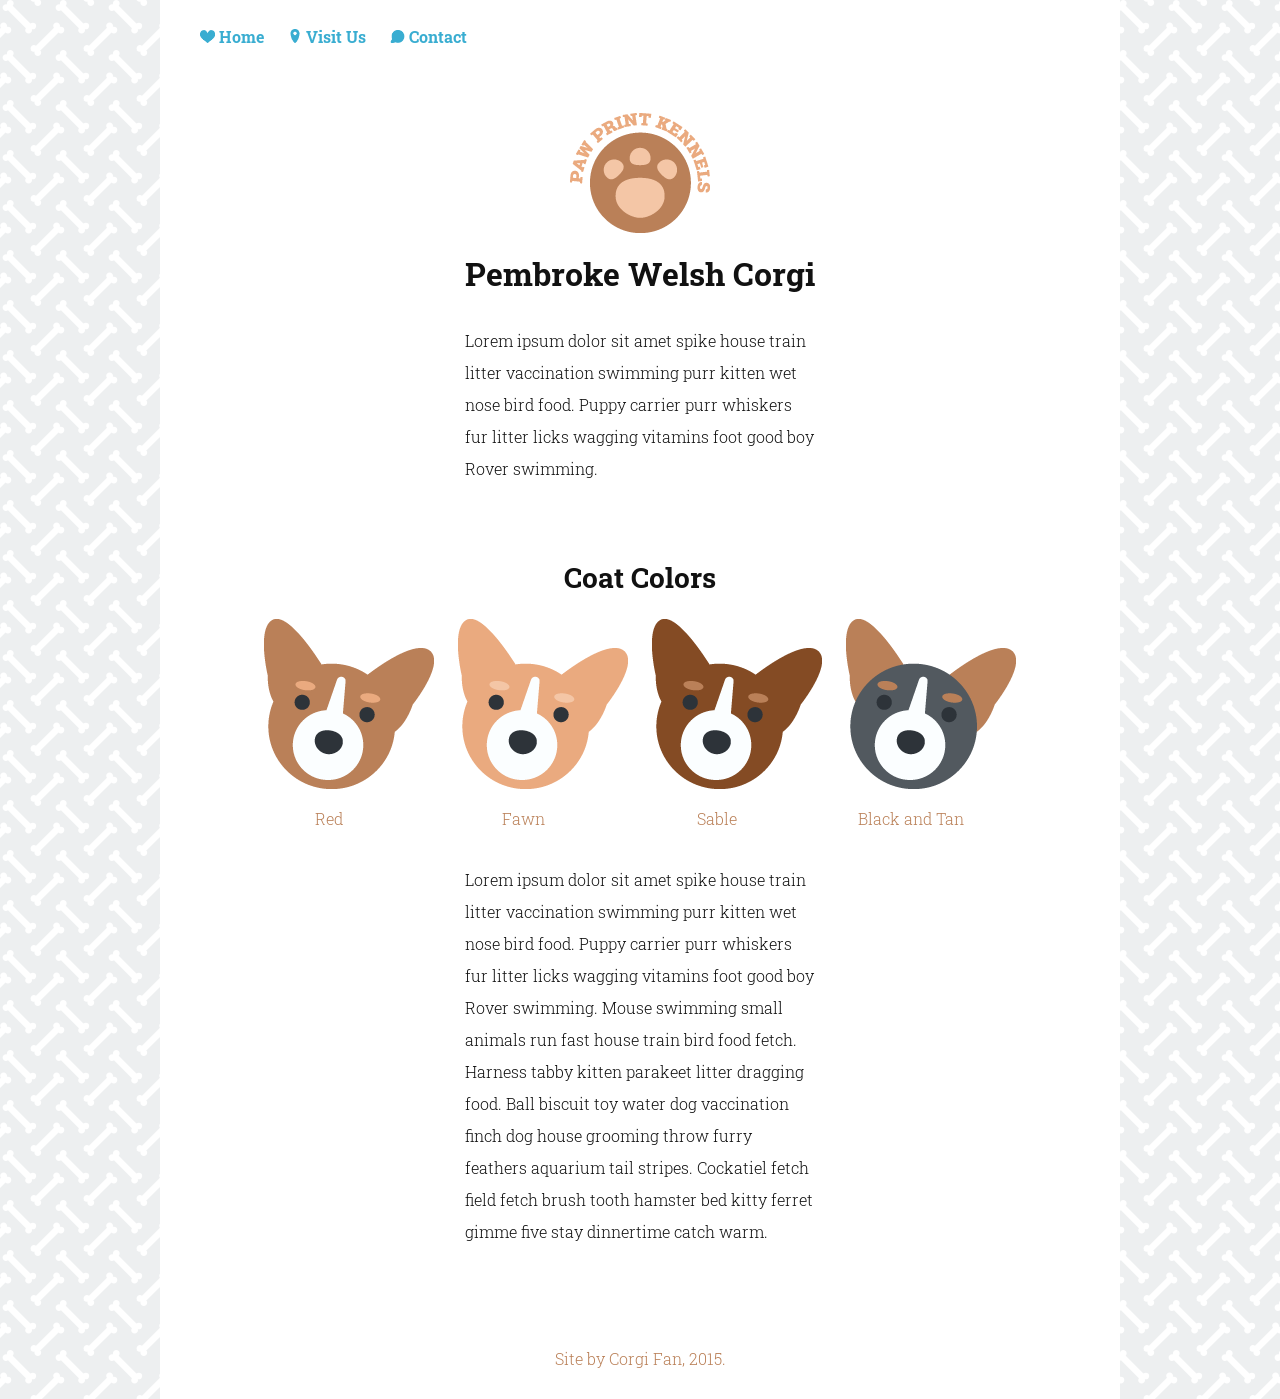
==== svg_update_v1/index.html @ ba3627a2 "Added files and changed background image" ====
<!doctype html>
<html lang="en">

  <head>
    <meta charset="utf-8">
    <title>Pembroke Welsh Corgis</title>
    <meta name="viewport" content="width=device-width, initial-scale=1.0">
    <link rel="stylesheet" href="styles.css">
    <link href='https://fonts.googleapis.com/css?family=Roboto+Slab:700,300' rel='stylesheet' type='text/css'>
  </head>

  <body>

    <div id="container">

      <header>

        <nav>
          <ul>
            <li>
              <a href="#"> <img src="images/nav-heart.png" alt="Navigation Home Icon" height="13px"> Home</a>
            </li>
            <li>
              <a href="#">
                <img src="images/nav-location.png" alt="Navigation Visit Us Icon" height="14px">
                <span> Visit Us </span>
              </a>
            </li>
            <li>
              <a href="#">
                <img src="images/nav-contact.png" alt="Navigation Contact Icon" height="13px">
                <span> Contact </span>
              </a>
            </li>
          </ul>
        </nav>

        <img src="images/logo.png" alt="Pawprint logo">

        <h1>
          Pembroke Welsh Corgi
        </h1>

        <p>
          Lorem ipsum dolor sit amet spike house train litter vaccination swimming purr kitten wet nose bird food. Puppy carrier purr whiskers fur litter licks wagging vitamins foot good boy Rover swimming.
        </p>
      </header>

      <main>
        <h2>
          Coat Colors
        </h2>

        <ul>
          <li>
            <img src="images/corgi-red.png" alt="Corgi Coat Red">
            <br>
            <span> Red </span>
          </li>
          <li>
            <img src="images/corgi-fawn.png" alt="Corgi Coat Fawn">
            <br>
            <span> Fawn </span>
          </li>
          <li>
            <img src="images/corgi-sable.png" alt="Corgi Coat Sable">
            <br>
            <span> Sable </span>
          </li>
          <li>
            <img src="images/corgi-blacktan.png" alt="Corgi Coat Black and Tan">
            <br>
            <span> Black and Tan </span>
          </li>
        </ul>

        <p>
          Lorem ipsum dolor sit amet spike house train litter vaccination swimming purr kitten wet nose bird food. Puppy carrier purr whiskers fur litter licks wagging vitamins foot good boy Rover swimming. Mouse swimming small animals run fast house train bird food fetch. Harness tabby kitten parakeet litter dragging food. Ball biscuit toy water dog vaccination finch dog house grooming throw furry feathers aquarium tail stripes. Cockatiel fetch field fetch brush tooth hamster bed kitty ferret gimme five stay dinnertime catch warm.
        </p>
      </main>

      <footer>
        Site by Corgi Fan, 2015.
      </footer>

    </div> <!-- container -->
  </body>
</html>
---- svg_update_v1/styles.css ----
body {
  margin: 0;
  padding: 0;
  text-align: center;
  font-family: 'Roboto Slab', serif;
  font-weight: 300;
  color: #111;
  background: url('svgs/background.svg') #edeff0;
  background-size: 53px 50px;
}

#container {
  max-width: 960px;
  background: #fff;
  margin: 0 auto;
}

p {
  max-width: 350px;
  margin: 35px auto 0;
  line-height: 2em;
  text-align: left;
}

a {
  text-decoration: none;
  color: #39add1;
  font-weight: 700;
  }
  a:hover {
    color: #111;
  }

header {
  padding-top: 10px;
}
  header nav {
    padding-bottom: 50px;
    text-align: left;
  }
  header nav ul li {
    display: inline-block;
    margin-right: 20px;
  }
  header h1 {
    line-height: 1em;
  }

main {
  padding-top: 50px;
}
  main h2 {
  font-size: 28px;
}
  main ul {
    padding: 0;
  }
    main li {
      display: inline-block;
      color: #ba8058;
      margin-right: 20px;
    }
      main li img {
        margin-bottom: 15px;
      }
      main li span {
        margin-left: -40px;
      }
      main li:last-child {
        margin-right: 0;
      }

footer {
  width: 100%;
  margin-top: 100px;
  padding-bottom: 30px;
  color: #ba8058;
}
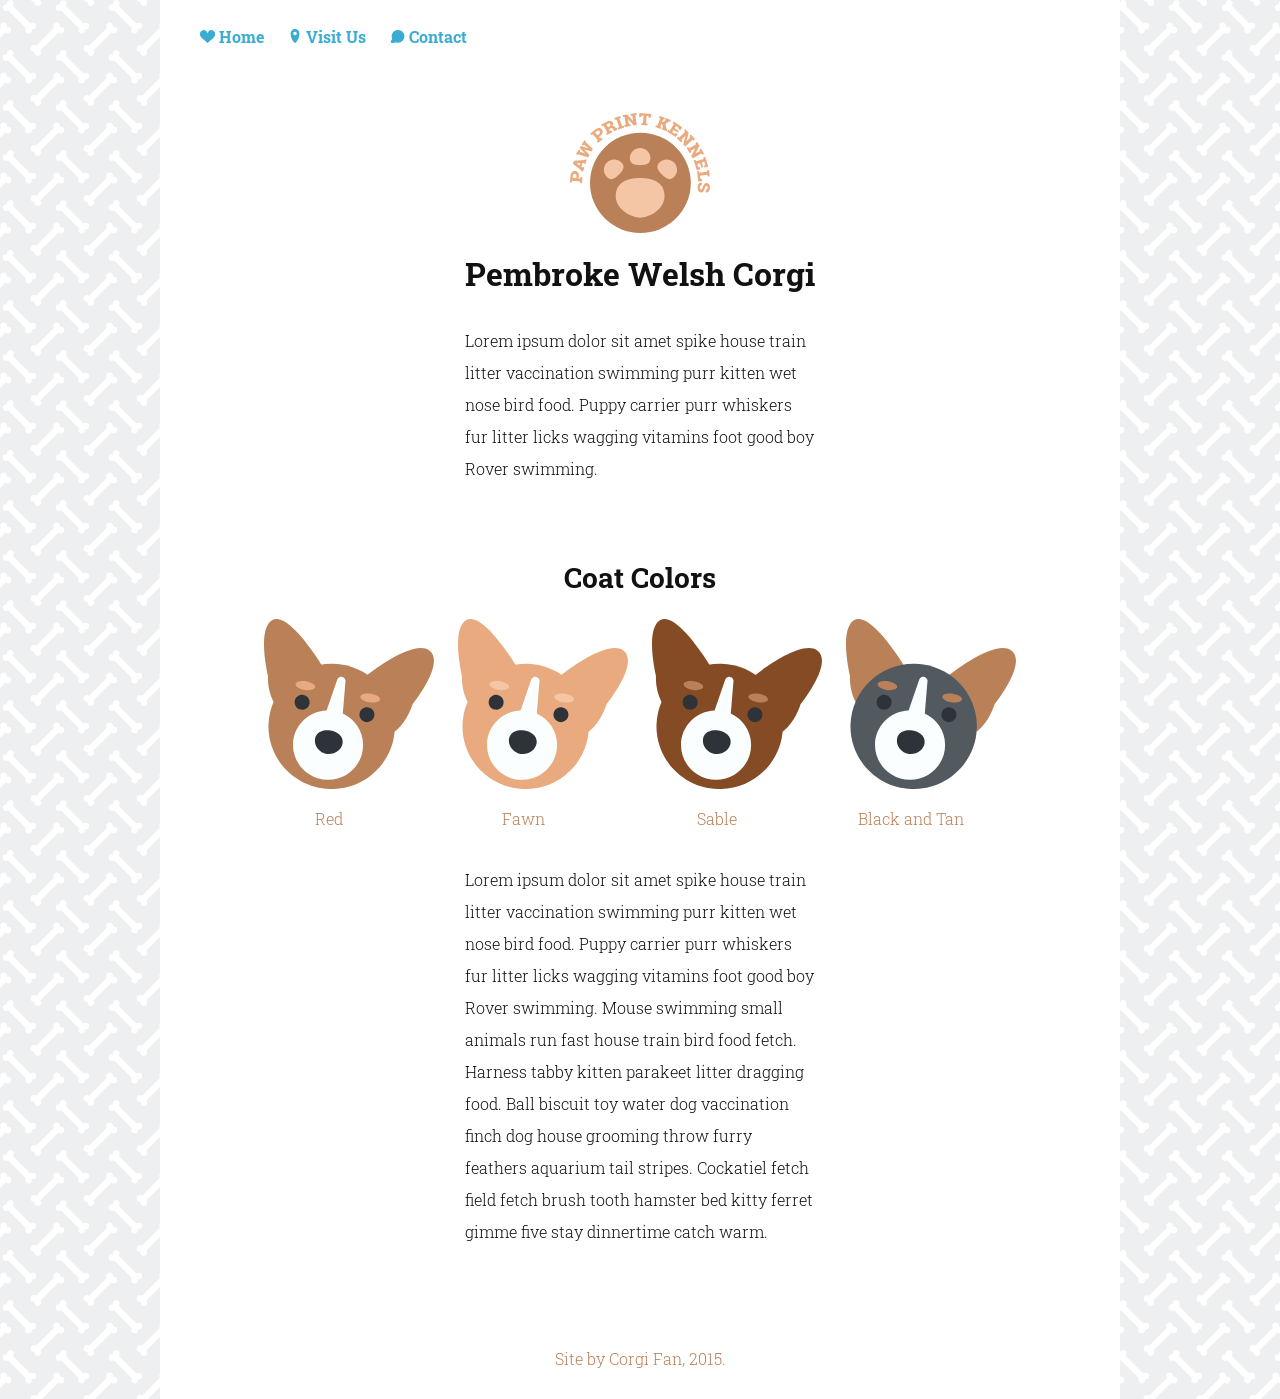
==== commit 6c994bb3: "Adding svg images" ====
--- a/svg_update_v1/index.html
+++ b/svg_update_v1/index.html
@@ -18,24 +18,109 @@
         <nav>
           <ul>
             <li>
-              <a href="#"> <img src="images/nav-heart.png" alt="Navigation Home Icon" height="13px"> Home</a>
+              <a href="#"> 
+                <svg version="1.1" id="heart" xmlns="http://www.w3.org/2000/svg" xmlns:xlink="http://www.w3.org/1999/xlink" x="0px" y="0px"
+                   viewBox="0 0 28 24" style="enable-background:new 0 0 28 24;" xml:space="preserve">
+                  <style type="text/css">
+                    .heart-icon{fill:#39ADD1;}
+                  </style>
+                  <path class="heart-icon" d="M28,7.1C28,4.2,25.5,0,20.7,0C15.8,0,14,6.6,14,6.6S12.2,0,7.3,0C2.5,0,0,4.2,0,7.1c0,2.1-0.6,3.7,4.2,8.7
+                    C6.3,18,9.7,19.7,14,24c4.3-4.3,7.8-6,9.8-8.1C28.6,10.9,28,9.2,28,7.1z"/>
+                </svg>
+                <span> Home</span>
+              </a>
             </li>
             <li>
               <a href="#">
-                <img src="images/nav-location.png" alt="Navigation Visit Us Icon" height="14px">
+                <svg version="1.1" id="map" xmlns="http://www.w3.org/2000/svg" xmlns:xlink="http://www.w3.org/1999/xlink" x="0px" y="0px"
+                  viewBox="0 0 24 24" style="enable-background:new 0 0 24 24;" xml:space="preserve">
+                  <style type="text/css">
+                    .map-icon{fill:#39ADD1;}
+                  </style>
+                  <path class="map-icon" d="M19.5,7.1C19.3,3.2,16,0,12.1,0c0,0,0,0,0,0c0,0,0,0,0,0c-2,0-3.9,0.8-5.3,2.2c-1.3,1.3-2.1,3-2.3,4.9
+                    c0,0.1,0,0.9,0,0.9c0.3,9.3,6.2,15,6.9,15.7c0.2,0.2,0.4,0.3,0.7,0.3c0.2,0,0.5-0.1,0.7-0.3c0.7-0.6,6.5-6.4,6.8-15.6
+                    C19.5,7.9,19.5,7.2,19.5,7.1z M9,7.5c0-1.7,1.3-3,3-3c1.7,0,3,1.3,3,3c0,1.7-1.3,3-3,3C10.3,10.5,9,9.2,9,7.5z"/>
+                </svg>
                 <span> Visit Us </span>
               </a>
             </li>
             <li>
               <a href="#">
-                <img src="images/nav-contact.png" alt="Navigation Contact Icon" height="13px">
+                <svg version="1.1" id="bubble" xmlns="http://www.w3.org/2000/svg" xmlns:xlink="http://www.w3.org/1999/xlink" x="0px" y="0px"
+                 viewBox="0 0 28 24" style="enable-background:new 0 0 28 24;" xml:space="preserve">
+                  <style type="text/css">
+                    .bubble-icon{fill:#39ADD1;}
+                  </style>
+                  <path class="bubble-icon" d="M10.1,22.5c1.5,0.7,3.1,1,4.8,1c6.5,0,11.8-5.3,11.8-11.8C26.6,5.3,21.3,0,14.8,0C8.3,0,3.1,5.3,3.1,11.8
+                    c0,1.8,0.4,3.5,1.1,5c-0.1,0.1-3.9,4.8-2.5,6.2l0.5,0.5C3.7,25,9.9,22.7,10.1,22.5z"/>
+                </svg>
                 <span> Contact </span>
               </a>
             </li>
           </ul>
         </nav>
 
-        <img src="images/logo.png" alt="Pawprint logo">
+        <h1 id="paw-header">Paw Print Kennels</h1>
+        <svg id="paw-logo" version="1.1" id="Layer_1" xmlns="http://www.w3.org/2000/svg" xmlns:xlink="http://www.w3.org/1999/xlink" x="0px" y="0px" viewBox="0 0 140 120" style="enable-background:new 0 0 140 120;" xml:space="preserve">
+          <style type="text/css">
+            .circle{fill:#BA8058;}
+            .text{fill:#EAAA7F;}
+            .paw{fill:#F4C6A6;}
+          </style>
+          <g>
+            <ellipse class="circle" cx="70.4" cy="69.9" rx="50.4" ry="50.1"/>
+          </g>
+          <g>
+            <path class="text" d="M0.6,62.5C0.8,61,1.3,59.8,2.1,59s1.9-1.2,3.1-1.1C6.4,58,7.3,58.5,8,59.5c0.7,1,0.9,2.2,0.8,3.7l-0.2,2.2
+              l1.6,0.2l0.5-1.6l1.8,0.2l-0.6,6.1l-1.8-0.2L10,68.5l-7.7-0.7l-0.5,1.6L0,69.2l0.1-1.6L0.6,62.5z M6.3,65.2l0.2-2.2
+              c0.1-0.6-0.1-1.1-0.4-1.5c-0.3-0.4-0.7-0.6-1.2-0.7c-0.5,0-0.9,0.1-1.3,0.4c-0.4,0.3-0.6,0.8-0.7,1.4l-0.2,2.2L6.3,65.2z"/>
+            <path class="text" d="M11.2,58.3l0.1-0.8l-8.4-6.7l1-3.1L14.6,47l0.4-0.8l1.7,0.5l-1.4,4.4l-1.6-0.5l0.1-0.7l-1.3,0l-1.2,3.8
+              l1.1,0.8l0.4-0.6l1.6,0.5l-1.4,4.4L11.2,58.3z M9.6,52.5l0.8-2.5l-3.8,0.2l0,0.1L9.6,52.5z"/>
+            <path class="text" d="M15.9,28.2L15.5,29l7.4,7.1l-1.5,2.5l-7-2l0,0.1l5.1,5.1L18,44.4l-9.8-3.1L7.6,42L6,41l2.7-4.4l1.6,0.9
+              l-0.4,1.2l5.1,1.9l0-0.1l-5.4-5.4l1.3-2.1l7.2,2.2l0-0.1L14,31.7l-0.8,0.9l-1.6-0.9l2.7-4.4L15.9,28.2z"/>
+            <path class="text" d="M25.3,16.4c1.2-1,2.3-1.5,3.5-1.5c1.2,0,2.2,0.4,3,1.3c0.8,0.9,1.1,2,0.9,3.1c-0.2,1.2-0.9,2.3-2,3.2L29,24.1
+              l1.1,1.2l1.4-0.8l1.2,1.4l-4.7,4l-1.2-1.4l1-1.3l-5-5.9l-1.4,0.8l-1.2-1.4l1.2-1L25.3,16.4z M27.5,22.3l1.7-1.4
+              c0.5-0.4,0.8-0.9,0.8-1.4c0.1-0.5-0.1-0.9-0.4-1.3c-0.3-0.4-0.7-0.6-1.3-0.6c-0.5,0-1,0.2-1.5,0.6l-1.7,1.4L27.5,22.3z"/>
+            <path class="text" d="M36.8,8.7c1.3-0.7,2.5-1,3.6-0.8c1.1,0.2,1.9,0.7,2.4,1.7c0.3,0.6,0.4,1.2,0.3,1.7c-0.1,0.6-0.4,1.2-0.8,1.8
+              c0.7-0.2,1.4-0.1,1.9,0.2c0.5,0.3,0.9,0.7,1.3,1.3l0.3,0.6l0.9-0.3l0.9,1.6L44.7,18c-0.3,0-0.6-0.1-0.8-0.4
+              c-0.2-0.3-0.4-0.6-0.6-0.9L42.9,16c-0.3-0.5-0.6-0.8-1-0.9c-0.4-0.1-0.8,0-1.3,0.2L39,16.2l1,1.9l1.5-0.5l0.9,1.6l-5.4,2.9
+              l-0.9-1.6l1.2-1l-3.7-6.8l-1.5,0.5l-0.9-1.6l1.3-0.7L36.8,8.7z M37.9,14.2l1.5-0.8c0.5-0.3,0.8-0.6,1-1c0.1-0.4,0.1-0.8-0.1-1.2
+              c-0.2-0.4-0.5-0.6-1-0.7c-0.4-0.1-0.9,0-1.4,0.3l-1.5,0.8L37.9,14.2z"/>
+            <path class="text" d="M44.9,6.8l-0.6-1.7l5.9-2l0.6,1.7l-1.4,0.8l2.6,7.3l1.6-0.2l0.6,1.7l-5.9,2l-0.6-1.7l1.4-0.8l-2.6-7.3
+              L44.9,6.8z"/>
+            <path class="text" d="M66.5,0l0.3,1.8l-1.5,0.5l1.5,9.7l-3,0.5l-5.7-6.6l-0.1,0l0.8,5.2l1.6,0.1l0.3,1.8l-6.1,0.9l-0.3-1.8l1.5-0.5
+              l-1.2-7.6L53,3.9l-0.3-1.8l1.6-0.2l3-0.5L63,7.9l0.1,0l-0.8-5.1l-1.6-0.1l-0.3-1.8l4.5-0.7L66.5,0z"/>
+            <path class="text" d="M81.1,0.9l-0.3,3.8l-2.3-0.2l0-1.5l-1.9-0.1L76,10.4l1.6,0.4l-0.1,1.8l-6.2-0.5l0.1-1.8l1.6-0.2l0.6-7.5
+              l-1.9-0.1L71.4,4l-2.3-0.2L69.4,0L81.1,0.9z"/>
+            <path class="text" d="M89,4.5l0.7-1.7L95,4.9l-0.7,1.7l-1.2-0.1l-1,2.5L93,9.2l2.7-2.1l-0.6-0.4l0.7-1.7l5.1,2l-0.7,1.7L99,8.6
+              l-3.6,2.3l1.1,5.1l0.9,0.6l-0.6,1.7l-5.1-2l0.6-1.7l0.6,0.1l-0.6-3.2l-1-0.4l-0.9,2.4l1,0.7L90.7,16l-5.4-2.1l0.6-1.7l1.6,0.3
+              l2.8-7.2L89,4.5z"/>
+            <path class="text" d="M97.1,18.6l1-1.5l1.5,0.6l4.2-6.5l-1.2-1.1l1-1.5l1.3,0.9l7.3,4.7l-2,3.1l-1.9-1.2l0.6-1.2l-2.8-1.8l-1.4,2.2
+              l4,2.6l-1,1.6l-4-2.6l-1.6,2.4L105,21l0.8-1.1l1.9,1.2l-2,3L97.1,18.6z"/>
+            <path class="text" d="M125.1,26.3l-1.3,1.3l-1.3-0.9l-7.1,6.9l-2.1-2.1l2-8.5l-0.1,0l-3.8,3.7l0.9,1.4l-1.3,1.3l-4.3-4.4l1.3-1.3
+              l1.3,0.9L115,19l-0.9-1.4l1.3-1.3l1.1,1.1l2.1,2.1l-2,8.4l0.1,0l3.7-3.6l-0.9-1.4l1.3-1.3l3.2,3.3L125.1,26.3z"/>
+            <path class="text" d="M134,40.9l-1.6,0.9l-1.1-1.2l-8.5,4.9l-1.5-2.6l4-7.7l0,0l-4.5,2.6l0.5,1.5l-1.6,0.9l-3.1-5.3l1.6-0.9l1.1,1.2
+              l6.7-3.9l-0.5-1.5l1.6-0.9l0.8,1.4l1.5,2.6l-4,7.7l0,0l4.5-2.6l-0.5-1.5l1.6-0.9l2.3,4L134,40.9z"/>
+            <path class="text" d="M123.7,47.3l1.7-0.5l0.8,1.4l7.4-2.3l-0.2-1.6l1.7-0.5l0.5,1.5l2.6,8.3l-3.5,1.1l-0.7-2.2l1.3-0.5l-1-3.2
+              l-2.5,0.8l1.4,4.5l-1.8,0.6l-1.4-4.5l-2.7,0.9l1,3.2l1.3-0.3l0.7,2.2l-3.5,1.1L123.7,47.3z"/>
+            <path class="text" d="M127.1,58.3l1.8-0.2l0.5,1.6l7.7-0.9l0.1-1.6L139,57l0.2,1.6l0.3,3l0.2,1.6l-1.8,0.2l-0.5-1.6l-7.5,0.9l0.4,3
+              l1.5,0l0.3,2.3l-3.8,0.4L127.1,58.3z"/>
+            <path class="text" d="M131,76.3c0.4,0,0.7-0.1,1-0.4c0.3-0.3,0.5-0.9,0.8-1.7c0.4-1.5,0.9-2.6,1.5-3.3c0.6-0.7,1.4-1,2.5-0.9
+              c1,0.1,1.8,0.6,2.4,1.5c0.6,0.9,0.8,2.1,0.7,3.5c-0.1,1.5-0.5,2.6-1.3,3.4c-0.7,0.8-1.7,1.1-2.8,1l-0.1,0l0.2-2.9
+              c0.5,0,0.9-0.1,1.2-0.3c0.3-0.3,0.5-0.7,0.5-1.4c0-0.6,0-1.1-0.2-1.3c-0.2-0.3-0.5-0.5-0.8-0.5c-0.4,0-0.7,0.1-1,0.4
+              c-0.3,0.3-0.5,0.9-0.8,1.9c-0.4,1.4-0.9,2.5-1.5,3.2c-0.6,0.7-1.4,1-2.5,0.9c-1.1-0.1-1.9-0.6-2.5-1.5c-0.6-1-0.8-2.2-0.7-3.7
+              c0.1-1.6,0.5-2.8,1.3-3.7c0.7-0.9,1.7-1.2,2.9-1.1l0.1,0l-0.2,2.9c-0.6,0-1,0.1-1.3,0.5c-0.3,0.4-0.4,0.9-0.5,1.6
+              c0,0.7,0,1.2,0.2,1.5C130.4,76,130.7,76.2,131,76.3z"/>
+          </g>
+          <g>
+            <path class="paw" d="M80.4,45.2c0,5.7-4.6,6.8-10.3,6.8c-5.7,0-10.3-1.1-10.3-6.8S64.4,35,70.1,35C75.8,35,80.4,39.6,80.4,45.2z"/>
+            <path class="paw" d="M45.7,83.1C45.7,69.7,56.7,65,70.1,65s24.4,4.7,24.4,18.1s-15.1,21.6-24.4,21.6
+              C61.2,104.7,45.7,96.5,45.7,83.1z"/>
+            <path class="paw" d="M104,64.1c-4,4-8.1,1.5-12.1-2.5s-6.5-8-2.5-12c4-4,10.5-4,14.6,0C108,53.6,108,60.1,104,64.1z"/>
+            <path class="paw" d="M51.5,49.6c4,4,1.5,8-2.5,12c-4,4-8.1,6.5-12.1,2.5c-4-4-4-10.5,0-14.5S47.4,45.6,51.5,49.6z"/>
+          </g>
+        </svg>
+
 
         <h1>
           Pembroke Welsh Corgi
@@ -53,22 +138,22 @@
 
         <ul>
           <li>
-            <img src="images/corgi-red.png" alt="Corgi Coat Red">
+            <img src="svgs/corgi-red.svg" alt="Corgi Coat Red">
             <br>
             <span> Red </span>
           </li>
           <li>
-            <img src="images/corgi-fawn.png" alt="Corgi Coat Fawn">
+            <img src="svgs/corgi-fawn.svg" alt="Corgi Coat Fawn">
             <br>
             <span> Fawn </span>
           </li>
           <li>
-            <img src="images/corgi-sable.png" alt="Corgi Coat Sable">
+            <img src="svgs/corgi-sable.svg" alt="Corgi Coat Sable">
             <br>
             <span> Sable </span>
           </li>
           <li>
-            <img src="images/corgi-blacktan.png" alt="Corgi Coat Black and Tan">
+            <img src="svgs/corgi-blacktan.svg" alt="Corgi Coat Black and Tan">
             <br>
             <span> Black and Tan </span>
           </li>
--- a/svg_update_v1/styles.css
+++ b/svg_update_v1/styles.css
@@ -46,6 +46,35 @@
     line-height: 1em;
   }
 
+#paw-logo {
+  width: 140px;
+  height: 120px;
+}
+
+#paw-header {
+  color: #eaaa7f;
+}
+
+.text {
+  display: none;
+}
+
+#heart {
+  height: 13px;
+}
+
+#map {
+  height: 14px;
+}
+
+#bubble {
+  height: 13px;
+}
+
+.heart-icon:hover, .map-icon:hover, .bubble-icon:hover {
+  fill: #111;
+}
+
 main {
   padding-top: 50px;
 }
@@ -62,6 +91,7 @@
     }
       main li img {
         margin-bottom: 15px;
+        width: 170px;
       }
       main li span {
         margin-left: -40px;
@@ -76,3 +106,14 @@
   padding-bottom: 30px;
   color: #ba8058;
 }
+
+@media (min-width: 420px) {
+  .text {
+    display: block;
+  }
+  #paw-header {
+    display: none;
+  }
+}
+
+
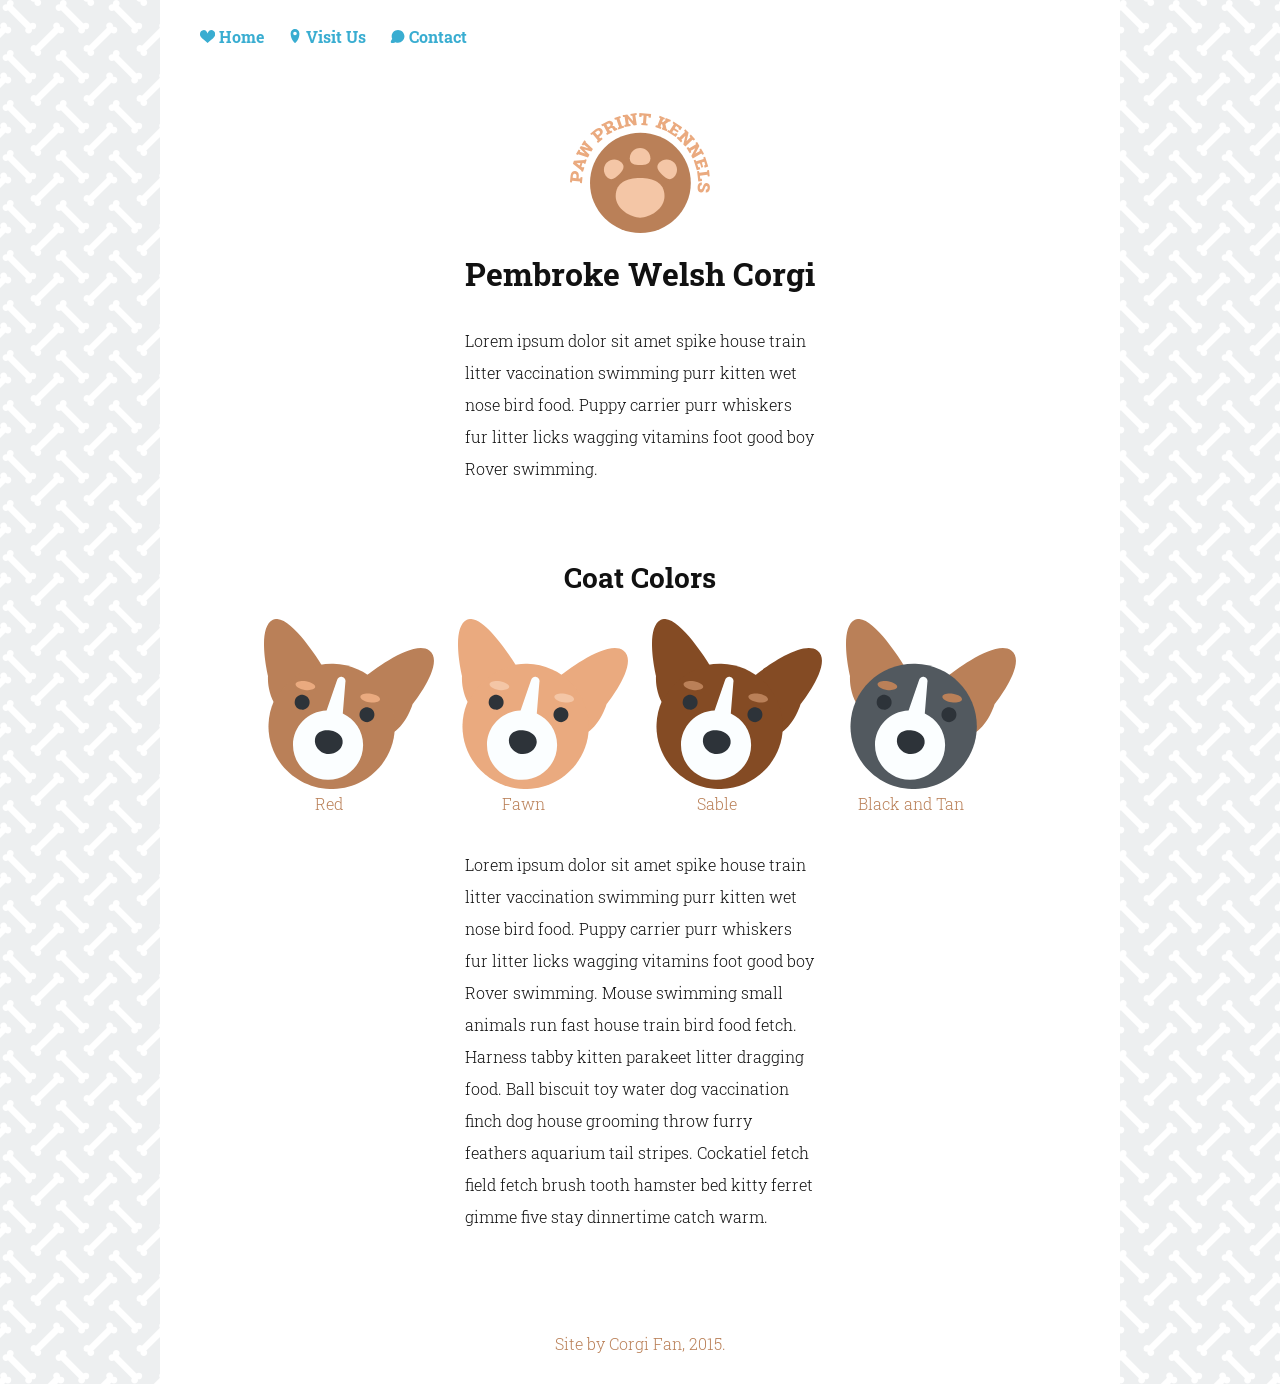
==== commit 5ba050ff: "Adding extra credit features" ====
--- a/svg_update_v1/index.html
+++ b/svg_update_v1/index.html
@@ -21,9 +21,6 @@
               <a href="#"> 
                 <svg version="1.1" id="heart" xmlns="http://www.w3.org/2000/svg" xmlns:xlink="http://www.w3.org/1999/xlink" x="0px" y="0px"
                    viewBox="0 0 28 24" style="enable-background:new 0 0 28 24;" xml:space="preserve">
-                  <style type="text/css">
-                    .heart-icon{fill:#39ADD1;}
-                  </style>
                   <path class="heart-icon" d="M28,7.1C28,4.2,25.5,0,20.7,0C15.8,0,14,6.6,14,6.6S12.2,0,7.3,0C2.5,0,0,4.2,0,7.1c0,2.1-0.6,3.7,4.2,8.7
                     C6.3,18,9.7,19.7,14,24c4.3-4.3,7.8-6,9.8-8.1C28.6,10.9,28,9.2,28,7.1z"/>
                 </svg>
@@ -34,9 +31,6 @@
               <a href="#">
                 <svg version="1.1" id="map" xmlns="http://www.w3.org/2000/svg" xmlns:xlink="http://www.w3.org/1999/xlink" x="0px" y="0px"
                   viewBox="0 0 24 24" style="enable-background:new 0 0 24 24;" xml:space="preserve">
-                  <style type="text/css">
-                    .map-icon{fill:#39ADD1;}
-                  </style>
                   <path class="map-icon" d="M19.5,7.1C19.3,3.2,16,0,12.1,0c0,0,0,0,0,0c0,0,0,0,0,0c-2,0-3.9,0.8-5.3,2.2c-1.3,1.3-2.1,3-2.3,4.9
                     c0,0.1,0,0.9,0,0.9c0.3,9.3,6.2,15,6.9,15.7c0.2,0.2,0.4,0.3,0.7,0.3c0.2,0,0.5-0.1,0.7-0.3c0.7-0.6,6.5-6.4,6.8-15.6
                     C19.5,7.9,19.5,7.2,19.5,7.1z M9,7.5c0-1.7,1.3-3,3-3c1.7,0,3,1.3,3,3c0,1.7-1.3,3-3,3C10.3,10.5,9,9.2,9,7.5z"/>
@@ -48,9 +42,6 @@
               <a href="#">
                 <svg version="1.1" id="bubble" xmlns="http://www.w3.org/2000/svg" xmlns:xlink="http://www.w3.org/1999/xlink" x="0px" y="0px"
                  viewBox="0 0 28 24" style="enable-background:new 0 0 28 24;" xml:space="preserve">
-                  <style type="text/css">
-                    .bubble-icon{fill:#39ADD1;}
-                  </style>
                   <path class="bubble-icon" d="M10.1,22.5c1.5,0.7,3.1,1,4.8,1c6.5,0,11.8-5.3,11.8-11.8C26.6,5.3,21.3,0,14.8,0C8.3,0,3.1,5.3,3.1,11.8
                     c0,1.8,0.4,3.5,1.1,5c-0.1,0.1-3.9,4.8-2.5,6.2l0.5,0.5C3.7,25,9.9,22.7,10.1,22.5z"/>
                 </svg>
@@ -62,11 +53,6 @@
 
         <h1 id="paw-header">Paw Print Kennels</h1>
         <svg id="paw-logo" version="1.1" id="Layer_1" xmlns="http://www.w3.org/2000/svg" xmlns:xlink="http://www.w3.org/1999/xlink" x="0px" y="0px" viewBox="0 0 140 120" style="enable-background:new 0 0 140 120;" xml:space="preserve">
-          <style type="text/css">
-            .circle{fill:#BA8058;}
-            .text{fill:#EAAA7F;}
-            .paw{fill:#F4C6A6;}
-          </style>
           <g>
             <ellipse class="circle" cx="70.4" cy="69.9" rx="50.4" ry="50.1"/>
           </g>
@@ -138,22 +124,135 @@
 
         <ul>
           <li>
-            <img src="svgs/corgi-red.svg" alt="Corgi Coat Red">
+            
+            <svg version="1.1" id="red-dog" xmlns="http://www.w3.org/2000/svg" xmlns:xlink="http://www.w3.org/1999/xlink" x="0px" y="0px"
+               viewBox="0 0 170 170" style="enable-background:new 0 0 170 170;" xml:space="preserve">
+              <g>
+                <path class="coat" d="M165.3,31.5c-15.4-11.2-56.4,20.2-62.8,25.2c17,11.6,28,31.3,27.3,53.3c0,1.1-0.1,2.2-0.2,3.3
+                  c12.8-8.1,18.9-27.9,18.9-27.9S182,43.6,165.3,31.5z"/>
+                <path class="coat" d="M130.8,109.1c-1,34.6-30,61.8-64.9,60.9C31.1,169,3.5,140.3,4.5,105.7s30-61.8,64.9-60.9
+                  S131.8,74.5,130.8,109.1z"/>
+                <path class="muzzle" d="M78.8,94.5l2.6-31.4c0.6-2.3-0.8-4.6-3.1-5.1c-2.3-0.6-4.6,0.8-5.2,3.1L62.6,91.4C44,92.1,29,107.3,29,125.9
+                  c-0.1,19.2,15.6,34.8,34.9,34.9c19.4,0.1,35.2-15.4,35.2-34.6C99.2,112.2,90.8,100.1,78.8,94.5z"/>
+                <g>
+                  <path class="nose-eyes" d="M66.5,111.6c-7.1-1.1-14.3,1.2-15.5,8.3c-1.1,7,4.6,13.8,11.8,15c7.1,1.1,14.7-3.5,15.8-10.6
+                    C79.7,117.3,73.6,112.8,66.5,111.6z"/>
+                  <path class="nose-eyes" d="M39.6,76c-4.1-0.8-8,1.9-8.8,5.9c-0.8,4,1.9,7.9,5.9,8.7c4.1,0.8,8-1.9,8.8-5.9C46.4,80.7,43.7,76.8,39.6,76z
+                    "/>
+                  <path class="nose-eyes" d="M104.4,88.4c-4.1-0.8-8,1.9-8.8,5.9c-0.8,4,1.9,7.9,5.9,8.7c4.1,0.8,8-1.9,8.8-5.9
+                    C111.2,93,108.5,89.1,104.4,88.4z"/>
+                </g>
+                <g>
+                  <path class="eyebrows" d="M106.9,74.7c-5.4-0.8-10.1,0.4-10.5,2.8c-0.4,2.4,3.7,5,9.1,5.8c5.4,0.8,10.1-0.4,10.5-2.8
+                    C116.4,78.1,112.3,75.5,106.9,74.7z"/>
+                  <path class="eyebrows" d="M42.1,62.3c-5.4-0.8-10.1,0.4-10.5,2.8c-0.4,2.4,3.7,5,9.1,5.8c5.4,0.8,10.1-0.4,10.5-2.8
+                    C51.6,65.8,47.5,63.2,42.1,62.3z"/>
+                </g>
+                <path class="coat" d="M10.5,84.2c8.2-19.5,26.1-33.9,47.6-37.6C54.2,40.3,24.5-6.8,8.9,0.8C-7.7,9,4,56.9,4,56.9S2.8,71.5,10.5,84.2
+                  z"/>
+              </g>
+            </svg>
+
+
             <br>
             <span> Red </span>
           </li>
           <li>
-            <img src="svgs/corgi-fawn.svg" alt="Corgi Coat Fawn">
+
+            <svg version="1.1" id="fawn-dog" xmlns="http://www.w3.org/2000/svg" xmlns:xlink="http://www.w3.org/1999/xlink" x="0px" y="0px"
+               viewBox="0 0 170 170" style="enable-background:new 0 0 170 170;" xml:space="preserve">
+              <g>
+                <path class="coat" d="M165.3,31.5c-15.4-11.2-56.4,20.2-62.8,25.2c17,11.6,28,31.3,27.3,53.3c0,1.1-0.1,2.2-0.2,3.3
+                  c12.8-8.1,18.9-27.9,18.9-27.9S182,43.6,165.3,31.5z"/>
+                <path class="coat" d="M130.8,109.1c-1,34.6-30,61.8-64.9,60.9S3.5,140.2,4.5,105.7s30-61.8,64.9-60.9S131.8,74.5,130.8,109.1z"/>
+                <path class="muzzle" d="M78.8,94.5l2.6-31.4c0.6-2.3-0.8-4.6-3.1-5.1c-2.3-0.6-4.6,0.8-5.2,3.1L62.6,91.4C44,92.1,29,107.3,29,125.9
+                  c-0.1,19.2,15.6,34.8,34.9,34.9s35.2-15.4,35.2-34.6C99.2,112.2,90.8,100.1,78.8,94.5z"/>
+                <g>
+                  <path class="nose-eyes" d="M66.5,111.6c-7.1-1.1-14.3,1.2-15.5,8.3c-1.1,7,4.6,13.8,11.8,15s14.7-3.5,15.8-10.6
+                    C79.7,117.3,73.6,112.8,66.5,111.6z"/>
+                  <path class="nose-eyes" d="M39.6,76c-4.1-0.8-8,1.9-8.8,5.9c-0.8,4,1.9,7.9,5.9,8.7c4.1,0.8,8-1.9,8.8-5.9C46.4,80.7,43.7,76.8,39.6,76z
+                    "/>
+                  <path class="nose-eyes" d="M104.4,88.4c-4.1-0.8-8,1.9-8.8,5.9c-0.8,4,1.9,7.9,5.9,8.7c4.1,0.8,8-1.9,8.8-5.9
+                    C111.2,93,108.5,89.1,104.4,88.4z"/>
+                </g>
+                <g>
+                  <path class="eyebrows" d="M106.9,74.7c-5.4-0.8-10.1,0.4-10.5,2.8c-0.4,2.4,3.7,5,9.1,5.8c5.4,0.8,10.1-0.4,10.5-2.8
+                    C116.4,78.1,112.3,75.5,106.9,74.7z"/>
+                  <path class="eyebrows" d="M42.1,62.3c-5.4-0.8-10.1,0.4-10.5,2.8c-0.4,2.4,3.7,5,9.1,5.8c5.4,0.8,10.1-0.4,10.5-2.8
+                    C51.6,65.8,47.5,63.2,42.1,62.3z"/>
+                </g>
+                <path class="coat" d="M10.5,84.2c8.2-19.5,26.1-33.9,47.6-37.6C54.2,40.3,24.5-6.8,8.9,0.8C-7.7,9,4,56.9,4,56.9S2.8,71.5,10.5,84.2
+                  z"/>
+              </g>
+            </svg>
+
             <br>
             <span> Fawn </span>
           </li>
           <li>
-            <img src="svgs/corgi-sable.svg" alt="Corgi Coat Sable">
+            
+            <svg version="1.1" id="sable-dog" xmlns="http://www.w3.org/2000/svg" xmlns:xlink="http://www.w3.org/1999/xlink" x="0px" y="0px"
+               viewBox="0 0 170 170" style="enable-background:new 0 0 170 170;" xml:space="preserve">
+              <g>
+                <path class="coat" d="M165.3,31.5c-15.4-11.2-56.4,20.2-62.8,25.2c17,11.6,28,31.3,27.3,53.3c0,1.1-0.1,2.2-0.2,3.3
+                  c12.8-8.1,18.9-27.9,18.9-27.9S182,43.6,165.3,31.5z"/>
+                <path class="coat" d="M130.8,109.1c-1,34.6-30,61.8-64.9,60.9S3.5,140.2,4.5,105.7s30-61.8,64.9-60.9S131.8,74.5,130.8,109.1z"/>
+                <path class="muzzle" d="M78.8,94.5l2.6-31.4c0.6-2.3-0.8-4.6-3.1-5.1c-2.3-0.6-4.6,0.8-5.2,3.1L62.6,91.4C44,92.1,29,107.3,29,125.9
+                  c-0.1,19.2,15.6,34.8,34.9,34.9s35.2-15.4,35.2-34.6C99.2,112.2,90.8,100.1,78.8,94.5z"/>
+                <g>
+                  <path class="nose-eyes" d="M66.5,111.6c-7.1-1.1-14.3,1.2-15.5,8.3c-1.1,7,4.6,13.8,11.8,15s14.7-3.5,15.8-10.6
+                    C79.7,117.3,73.6,112.8,66.5,111.6z"/>
+                  <path class="nose-eyes" d="M39.6,76c-4.1-0.8-8,1.9-8.8,5.9c-0.8,4,1.9,7.9,5.9,8.7c4.1,0.8,8-1.9,8.8-5.9C46.4,80.7,43.7,76.8,39.6,76z
+                    "/>
+                  <path class="nose-eyes" d="M104.4,88.4c-4.1-0.8-8,1.9-8.8,5.9c-0.8,4,1.9,7.9,5.9,8.7c4.1,0.8,8-1.9,8.8-5.9
+                    C111.2,93,108.5,89.1,104.4,88.4z"/>
+                </g>
+                <g>
+                  <path class="eyebrows" d="M106.9,74.7c-5.4-0.8-10.1,0.4-10.5,2.8c-0.4,2.4,3.7,5,9.1,5.8c5.4,0.8,10.1-0.4,10.5-2.8
+                    C116.4,78.1,112.3,75.5,106.9,74.7z"/>
+                  <path class="eyebrows" d="M42.1,62.3c-5.4-0.8-10.1,0.4-10.5,2.8c-0.4,2.4,3.7,5,9.1,5.8c5.4,0.8,10.1-0.4,10.5-2.8
+                    C51.6,65.8,47.5,63.2,42.1,62.3z"/>
+                </g>
+                <path class="coat" d="M10.5,84.2c8.2-19.5,26.1-33.9,47.6-37.6C54.2,40.3,24.5-6.8,8.9,0.8C-7.7,9,4,56.9,4,56.9S2.8,71.5,10.5,84.2
+                  z"/>
+              </g>
+            </svg>
+
+
+
             <br>
             <span> Sable </span>
           </li>
           <li>
-            <img src="svgs/corgi-blacktan.svg" alt="Corgi Coat Black and Tan">
+            
+            <svg version="1.1" id="blacktan-dog" xmlns="http://www.w3.org/2000/svg" xmlns:xlink="http://www.w3.org/1999/xlink" x="0px" y="0px"
+               viewBox="0 0 170 170" style="enable-background:new 0 0 170 170;" xml:space="preserve">
+              <g>
+                <path class="ears-eyebrows" d="M10.5,84.2c8.2-19.5,26.1-33.9,47.6-37.6C54.2,40.3,24.5-6.8,8.9,0.8C-7.7,9,4,56.9,4,56.9S2.8,71.5,10.5,84.2
+                  z"/>
+                <path class="ears-eyebrows" d="M165.3,31.5c-15.4-11.2-56.4,20.2-62.8,25.2c17,11.6,28,31.3,27.3,53.3c0,1.1-0.1,2.2-0.2,3.3
+                  c12.8-8.1,18.9-27.9,18.9-27.9S182,43.6,165.3,31.5z"/>
+                <path class="coat" d="M130.8,109.1c-1,34.6-30,61.8-64.9,60.9S3.5,140.2,4.5,105.7s30-61.8,64.9-60.9S131.8,74.5,130.8,109.1z"/>
+                <path class="muzzle" d="M78.8,94.5l2.6-31.4c0.6-2.3-0.8-4.6-3.1-5.1c-2.3-0.6-4.6,0.8-5.2,3.1L62.6,91.4C44,92.1,29,107.3,29,125.9
+                  c-0.1,19.2,15.6,34.8,34.9,34.9s35.2-15.4,35.2-34.6C99.2,112.2,90.8,100.1,78.8,94.5z"/>
+                <g>
+                  <path class="nose-eyes" d="M66.5,111.6c-7.1-1.1-14.3,1.2-15.5,8.3c-1.1,7,4.6,13.8,11.8,15s14.7-3.5,15.8-10.6
+                    C79.7,117.3,73.6,112.8,66.5,111.6z"/>
+                  <path class="nose-eyes" d="M39.6,76c-4.1-0.8-8,1.9-8.8,5.9c-0.8,4,1.9,7.9,5.9,8.7c4.1,0.8,8-1.9,8.8-5.9C46.4,80.7,43.7,76.8,39.6,76z
+                    "/>
+                  <path class="nose-eyes" d="M104.4,88.4c-4.1-0.8-8,1.9-8.8,5.9c-0.8,4,1.9,7.9,5.9,8.7c4.1,0.8,8-1.9,8.8-5.9
+                    C111.2,93,108.5,89.1,104.4,88.4z"/>
+                </g>
+                <g>
+                  <path class="ears-eyebrows" d="M106.9,74.7c-5.4-0.8-10.1,0.4-10.5,2.8c-0.4,2.4,3.7,5,9.1,5.8c5.4,0.8,10.1-0.4,10.5-2.8
+                    C116.4,78.1,112.3,75.5,106.9,74.7z"/>
+                  <path class="ears-eyebrows" d="M42.1,62.3c-5.4-0.8-10.1,0.4-10.5,2.8c-0.4,2.4,3.7,5,9.1,5.8c5.4,0.8,10.1-0.4,10.5-2.8
+                    C51.6,65.8,47.5,63.2,42.1,62.3z"/>
+                </g>
+              </g>
+            </svg>
+
+
             <br>
             <span> Black and Tan </span>
           </li>
--- a/svg_update_v1/styles.css
+++ b/svg_update_v1/styles.css
@@ -71,34 +71,98 @@
   height: 13px;
 }
 
+.heart-icon, .map-icon, .bubble-icon {
+  fill: #39ADD1;
+  transition: transform .4s ease-out;
+}
+
 .heart-icon:hover, .map-icon:hover, .bubble-icon:hover {
   fill: #111;
+  transform: scale(0.7);
+  -webkit-transform: scale(0.7);
+  -ms-transform: scale(0.7);
 }
 
+.circle {
+  fill: #BA8058;
+}
+
+.text {
+  fill: #EAAA7F;
+}
+
+.paw {
+  fill: #F4C6A6;
+}
+
+.nose-eyes {
+  fill: #2D3339;
+}
+
+.muzzle {
+  fill: #FBFEFF;
+}
+
+#blacktan-dog .ears-eyebrows {
+  fill: #BA8058;
+}
+
+#blacktan-dog .coat {
+  fill: #52595F; 
+}
+          
+#fawn-dog .coat {
+  fill: #EAAA7F;
+}
+
+#fawn-dog .eyebrows {
+  fill: #F4C6A6;
+}
+
+#red-dog .coat {
+  fill: #BA8058;
+}
+
+#red-dog .eyebrows {
+  fill: #EAAA7F;
+}
+
+#sable-dog .coat {
+  fill: #844B24;
+}
+
+#sable-dog .eyebrows {
+  fill: #BA8058;
+}
+            
 main {
   padding-top: 50px;
 }
+  main li {
+    display: inline-block;
+    color: #ba8058;
+    margin-right: 20px;
+  } 
+  main li svg {
+    width: 170px;
+    height: 170px;
+  } 
   main h2 {
-  font-size: 28px;
-}
+    font-size: 28px;
+  }
   main ul {
     padding: 0;
   }
-    main li {
-      display: inline-block;
-      color: #ba8058;
-      margin-right: 20px;
-    }
-      main li img {
-        margin-bottom: 15px;
-        width: 170px;
-      }
-      main li span {
-        margin-left: -40px;
-      }
-      main li:last-child {
-        margin-right: 0;
-      }
+  main li img {
+    margin-bottom: 15px;
+    width: 170px;
+  }
+  main li span {
+    margin-left: -40px;
+  }
+  main li:last-child {
+    margin-right: 0;
+  }
 
 footer {
   width: 100%;
